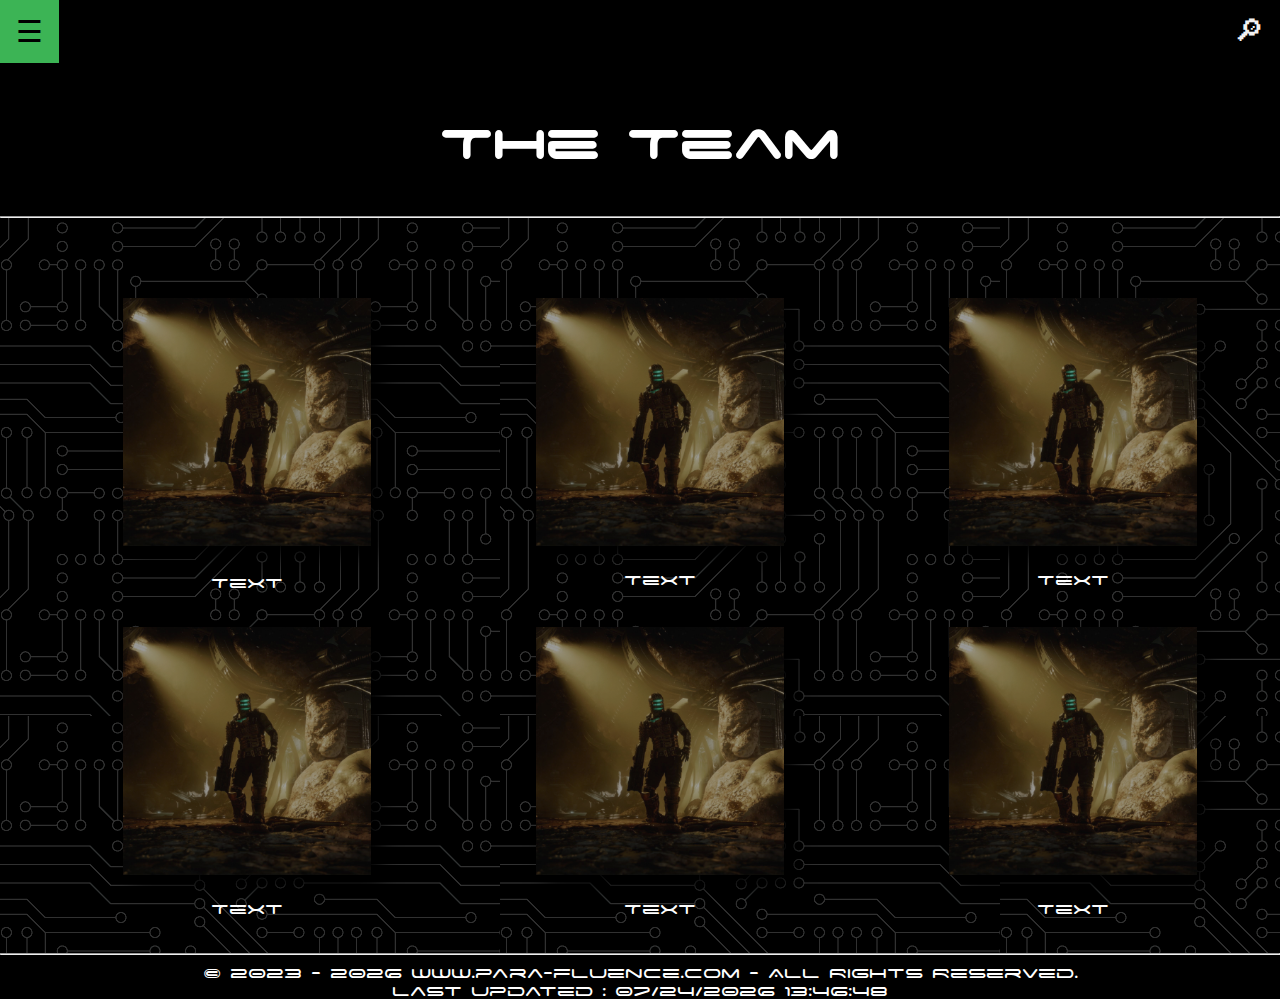
==== AboutUs.html @ 7f8319e0 "About us page and screen shot" ====
<!DOCTYPE html>
<html>
<link rel="stylesheet" type="text/css" href="StyleSheet.css">
<!-- use line to add favicon <link rel="icon" href="">-->
<head>
	
	
	<meta charset="utf-8">
	<meta name="viewport" content="width=device-width, initial-scale=1">
	<title>About Us</title>
	<div class="TaskBar" id="MainTaskBar">
	 	<a span class ="split" id="Search" style="font-size:30px;cursor:pointer;">&#x1F50E;&#xFE0E;</span>
	 	<a span id="MenuBTN" style="font-size:30px;cursor:pointer">&#9776;</span>
	</div> 
</head>
<body>



<div id="mainContent">
		<h2>The Team</h2>
		<div id="NewsAndUpdateSelect" style="width: 100%; height: 100%;">
			<hr>
			
			<ul style="padding-top: 5%;">
				<li><a href="#NewsPage"><img href="#NewsPage" src="Images/NewIcon2.jpg"></a><p>Text</p></img></li>
				<li><a href="#NewsPage"><img href="#NewsPage" src="Images/NewIcon2.jpg"></a><p>Text</p></img></li>
				<li><a href="#NewsPage"><img href="#NewsPage" src="Images/NewIcon2.jpg"></a><p>Text</p></img></li>
				

			</ul>
			<ul>
				<li><a href="#NewsPage"><img href="#NewsPage" src="Images/NewIcon2.jpg"></a><p>Text</p></img></li>
				<li><a href="#NewsPage"><img href="#NewsPage" src="Images/NewIcon2.jpg"></a><p>Text</p></img></li>
				<li><a href="#NewsPage"><img href="#NewsPage" src="Images/NewIcon2.jpg"></a><p>Text</p></img></li>
				

			</ul>

			
				<hr>
		</div>

		

</div>



<div id="navMenu" class="nav">
  	<a href="javascript:void(0)" class="closebtn" onclick="closeNavMenu()">&times;</a>
  	<div id="SocialTextBar">
		<a href="#Twitter"><img class="iconsInNav" src="Images/Twitter.png"></a>
  	<a href="#Youtube"><img class="iconsInNav" src="Images/Youtube.png"></a>
  	<a href="#Itch"><img class="iconsInNav" src="Images/itch-io.png"></a>
  	<a href="#FaceBook"><img class="iconsInNav" src="Images/Facebook.png"></a>
		</div>	
		<hr>
 
  	<a href="index.html">Home</a>
  	<a href="AboutUs.html">About Us</a>
  	<a href="#Updates">Updates</a>
  	<a href="#Support">Support</a>
</div>




</body>

<footer>
	
	<div id="copyright" align="center">&copy; 2023 - 2023 www.para-fluence.com</div>
</footer>
<script>
	var TimesClicked=0
	document.getElementById("Search").addEventListener("click",TryingToSearch)
	document.getElementById("MenuBTN").addEventListener("click",openNavMenu)
	updateCopyright();

	function openNavMenu() {
	  document.getElementById("navMenu").style.width = "250px";
	  document.getElementById("mainContent").style.marginLeft = "8%";
	}

	function closeNavMenu() {
	  document.getElementById("navMenu").style.width = "0";
	  document.getElementById("mainContent").style.marginLeft= "0%";
	}


	window.addEventListener("scroll", (event) => {
	   

	   if (elementInViewport("NewsAndUpdateSelect")) {document.getElementById("NewsAndUpdateSelect").style.opacity=1}
	    else{document.getElementById("NewsAndUpdateSelect").style.opacity=0.2}
		
		

	});

	function elementInViewport(Element) {
			var myElement = document.getElementById(Element);
			var myElementHeight = myElement.offsetHeight;
			var myElementWidth = myElement.offsetWidth;
	    var bounding = myElement.getBoundingClientRect();

	    if (bounding.top >= -myElementHeight 
	        && bounding.left >= -myElementWidth
	        && bounding.right <= (window.innerWidth || document.documentElement.clientWidth) + myElementWidth
	        && bounding.bottom <= (window.innerHeight || document.documentElement.clientHeight) + myElementHeight) {

	        return true;
	    } else {

	        return false;
	    }
	}

	function TryingToSearch()
	{
		TimesClicked++;
		switch(TimesClicked)
		{
			case 1:
				alert("There is no search because there is no escape");
				break;
			case 2:
				alert("What do you want?");
				break;
			case 3:
				alert("You better stop or else :(");
				break;
			case 4:
				alert("Thats it!!!!! I dare you to click it one more time");
				break;
			case 5:
				alert("Now you lost the search button :)");
				document.getElementById("Search").style.opacity=0;
				break;


		}

	}

	

	function updateCopyright()
	{
		let cpr = document.getElementById("copyright");
		cpr.innerHTML = "&copy; 2023 - "+new Date().getFullYear()+" www.para-fluence.com - All Rights Reserved.";
		cpr.innerHTML += "<br/>Last Updated : "+document.lastModified;
	}


</script>
</html>
---- StyleSheet.css ----
#Title
{
	display: block;
	padding-top: 3%;
  width: 45%;
  transition: 0.5s;
  z-index: 1;

}


#CoverImg
{
  margin-right: auto;
  margin-left: auto;
  width: 100%;
  margin: 0;

}


.SortObj
{
	position: relative;
  top: 0;
  left: 0;

}

.Obj1
{
  position: relative;



}

.Obj2
{
  display: block;
  position: absolute;
  margin-left: auto;
  margin-right: auto;
  left: 0;
  right: 0;


}



body
{
	background-color: #000000;
  margin: 0;
  overflow-x: hidden;

}


.TaskBar
{
   background-color:#000000;
   overflow: auto;
   position: sticky;
   top: 0;
    z-index: 12;

}



.TaskBar a {
  float: left;
  color: #f2f2f2;
  text-align: center;
  padding: 14px 16px;
  text-decoration: none;
  font-size: 17px;


 
}


.TaskBar a:hover {
  background-color: #3cb455;
  color: black;
}


.TaskBar .split
{
	float: right;

}

.TaskBar .item {
   display: inline;
  position: absolute;
}


.nav {
  height: 100%;
  width: 0;
  position: fixed;
  z-index: 1;
  top: 0;
  left: 0;
  background-color: #0b0b0b;
  overflow-x: hidden;
  transition: 0.5s;
  padding-top: 60px;
  z-index: 12;

}

.nav a {
  padding: 8px 8px 8px 32px;
  text-decoration: none;
  font-size: 25px;
  font-family: Space;
  color: #818181;
  display: block;
  transition: 0.2s;
}

.nav a:hover {
  color: #f1f1f1;
}

.nav .closebtn {
  position: absolute;
  top: 0;
  right: 25px;
  font-size: 36px;
  margin-left: 10%;
}

#mainContent {
  transition: margin-left .5s;
}


#SocialTextBar
{
  display: flex;
  justify-content: center;
  align-items: center;


  
}

#SocialTextBar img
{
   display: flex;
  justify-content: center;
  align-items: center;
  display: inline-block;
  color: #f2f2f2;

  text-decoration: none;
  font-size: 17px;


}

#SocialTextBar img:hover
{
  background-color: #3cb455;
  color: #000000;

}



.icons
{
  transition: .5s;
   width: 50px;
   padding-left: 90px;
   padding-right: 90px;
  
   
}

.iconsInNav
{
   width: 25px;
   padding: 0% 1.8%;
   float: left;
}

@font-face
{
  font-family: Space;
  src: url("Fonts/space age.ttf");
}


#Description
{
  
  background-image: url("Images/backingToText.jpg");
  background-position: center;
  background-size: cover;
  width: 100%;
  transition: opacity 3s;
  opacity:1;
 

}




#Description h2
{
  transition: 0.5s;
  color: white;
  text-align: center;
  font-family: Space;
  font-size: 50px;
}

#Description p
{
  transition: 0.5s;
  padding-top: 3%;
  color: white;
  font-family: Space;
  text-align: center;
  font-size: 30px;
}



#NewsAndUpdateSelect
{
  transition: opacity 3s;
  opacity:1;
  width: 100%;
  text-align: center;
  background-image: url("Images/Techbackground.png");

}




#NewsAndUpdateSelect img
{

  transition: 1s;
  width: 60%;
  padding-right: 0.7%;
  padding-left: 0.7%;
  filter: brightness(.6) drop-shadow(10px 10px 10px black);
}

#NewsAndUpdateSelect p
{
  color: white;
  text-align: center;
  font-family: Space;
  font-size: 20px;

}

#NewsAndUpdateSelect img:hover
{
  width: 75%;
 
  filter: brightness(1.0);

}

#NewsAndUpdateSelect hr
{
  padding: 0;
}

#NewsAndUpdateSelect h2
{
  transition: 0.5s;
  color: white;
  text-align: center;
  font-family: Space;
  font-size: 50px;
}


#NewsAndUpdateSelect ul 
{
  display: flex;
  list-style: none;




}


#slideshow
{
  transition: 0.5s;
}



.slideshow-container {
  width: 100%;
  position: relative;
  
  


}

.slideshow-container h2
{
  color: white;
  text-align: center;
  font-family: Space;
  font-size: 50px;
}

.mySlides {
  display: none;
}


.prev, .next {
  cursor: pointer;
  position: absolute;
  top: 50%;
  width: auto;
  padding: 16px;
  color: white;
  font-weight: bold;
  font-size: 70px;
  transition: 0.6s ease;
  border-radius: 0 3px 3px 0;
  user-select: none;
}

.next {
  right: 0;
  border-radius: 3px 0 0 3px;

}

.prev:hover, .next:hover {
  background-color: #3cb455;
  color: black;
}


.text {
  color: white;
  text-align: center;
  font-family: Space;
  font-size: 30px;
  padding: 8px 12px;
  position: absolute;
  bottom: 8px;
  width: 100%;
 
}




.dot {
  cursor: pointer;
  height: 15px;
  width: 15px;
  margin: 0 2px;
  background-color: #004d00;
  border-radius: 50%;
  display: inline-block;
  transition: background-color 0.6s ease;

}

.active, .dot:hover {
  background-color: #3cb455;
}

.fade {
  animation-name: fade;
  animation-duration: 2s;
}

@keyframes fade {
  from {opacity: .2}
  to {opacity: 1}
}

#copyright
{
  color: white;
  text-align: center;
  font-family: Space;
  font-size: 20px;
}


h2
{
  color: white;
  text-align: center;
  font-family: Space;
  font-size: 60px;
}


@media screen and (max-height: 450px) {
  .nav {padding-top: 15px;}
  .nav a {font-size: 18px;}

}

@media screen and (max-width: 800px)
{ 

  #NewsAndUpdateSelect img{width: 80%;}
  #NewsAndUpdateSelect img:hover{width: 95%;}

  #Title{ width: 90%; }
  .icons{  padding-left: 30px; padding-right: 30px;}
  #Description p{font-size: 20px;}
  #Description h2{font-size: 35px;}
  #NewsAndUpdateSelect h2{font-size: 35px;}
}
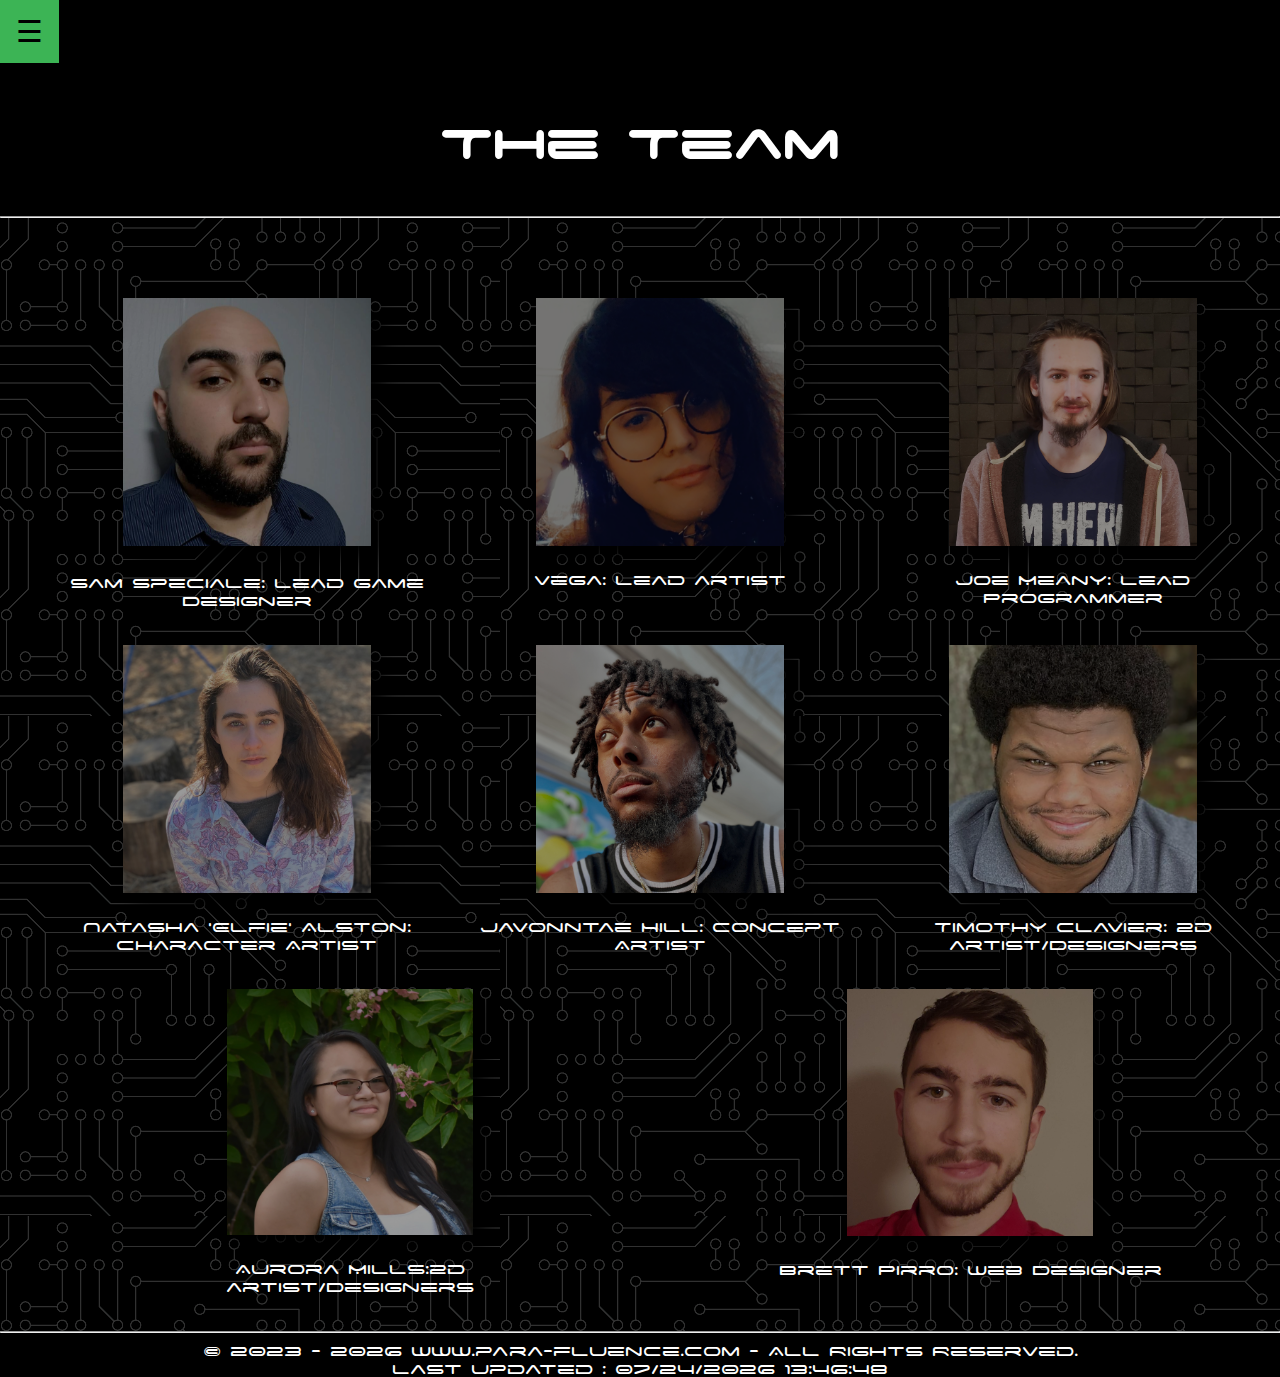
==== commit d87f0f53: "AboutUsUpdate" ====
--- a/AboutUs.html
+++ b/AboutUs.html
@@ -9,8 +9,13 @@
 	<meta name="viewport" content="width=device-width, initial-scale=1">
 	<title>About Us</title>
 	<div class="TaskBar" id="MainTaskBar">
-	 	<a span class ="split" id="Search" style="font-size:30px;cursor:pointer;">&#x1F50E;&#xFE0E;</span>
+			<div id="SearchParent"></div>
+
+
 	 	<a span id="MenuBTN" style="font-size:30px;cursor:pointer">&#9776;</span>
+
+	 
+	 
 	</div> 
 </head>
 <body>
@@ -23,17 +28,23 @@
 			<hr>
 			
 			<ul style="padding-top: 5%;">
-				<li><a href="#NewsPage"><img href="#NewsPage" src="Images/NewIcon2.jpg"></a><p>Text</p></img></li>
-				<li><a href="#NewsPage"><img href="#NewsPage" src="Images/NewIcon2.jpg"></a><p>Text</p></img></li>
-				<li><a href="#NewsPage"><img href="#NewsPage" src="Images/NewIcon2.jpg"></a><p>Text</p></img></li>
+				<li><a href="TeamMembers.html#Sam-Speciale"><img href="#NewsPage" src="Images/AboutUsPic/SamPfp.jpg"></a><p>Sam Speciale: Lead Game Designer</p></img></li>
+				<li><a href="TeamMembers.html#Vega"><img href="#NewsPage" src="Images/AboutUsPic/VegaPfp.png"></a><p>Vega: Lead artist</p></img></li>
+				<li><a href="TeamMembers.html#Joe-Meany"><img href="#NewsPage" src="Images/AboutUsPic/JoePfp.jpg"></a><p>Joe Meany: Lead Programmer</p></img></li>
 				
 
 			</ul>
 			<ul>
-				<li><a href="#NewsPage"><img href="#NewsPage" src="Images/NewIcon2.jpg"></a><p>Text</p></img></li>
-				<li><a href="#NewsPage"><img href="#NewsPage" src="Images/NewIcon2.jpg"></a><p>Text</p></img></li>
-				<li><a href="#NewsPage"><img href="#NewsPage" src="Images/NewIcon2.jpg"></a><p>Text</p></img></li>
+				<li><a href="TeamMembers.html#Natasha-Alston"><img href="#NewsPage" src="Images/AboutUsPic/NatashaPfp.png"></a><p>Natasha 'Elfie' Alston: Character Artist</p></img></li>
+				<li><a href="TeamMembers.html#Javonntae-Hill"><img href="#NewsPage" src="Images/AboutUsPic/JavonntaePfp.jpg"></a><p>Javonntae Hill: Concept Artist</p></img></li>
+				<li><a href="TeamMembers.html#Timothy-Clavier"><img href="#NewsPage" src="Images/AboutUsPic/TimPfp.png"></a><p>Timothy Clavier: 2d artist/Designers</p></img></li>
 				
+
+			</ul>
+			<ul>
+				<li class="NewsPageOrderingFinal"><a href="TeamMembers.html#Aurora-Mills"><img href="#NewsPage" src="Images/AboutUsPic/AuroraMillsPfp.jpg"></a><p>Aurora Mills:2d artist/Designers </p></img></li>
+
+				<li class="NewsPageOrderingFinal"><a href="TeamMembers.html#Brett-Pirro"><img href="#NewsPage" src="Images/AboutUsPic/BrettPfp.jpg"></a><p>Brett Pirro: Web Designer</p></img></li>
 
 			</ul>
 
@@ -50,17 +61,17 @@
 <div id="navMenu" class="nav">
   	<a href="javascript:void(0)" class="closebtn" onclick="closeNavMenu()">&times;</a>
   	<div id="SocialTextBar">
-		<a href="#Twitter"><img class="iconsInNav" src="Images/Twitter.png"></a>
-  	<a href="#Youtube"><img class="iconsInNav" src="Images/Youtube.png"></a>
+	<a href="https://twitter.com/VillaMariaClg"><img class="iconsInNav" src="Images/Twitter.png"></a>
+  	<a href="https://www.youtube.com/channel/UCyfxtnmjI-Rmwf4kIGI52Rw"><img class="iconsInNav" src="Images/Youtube.png"></a>
   	<a href="#Itch"><img class="iconsInNav" src="Images/itch-io.png"></a>
-  	<a href="#FaceBook"><img class="iconsInNav" src="Images/Facebook.png"></a>
+  	<a href="https://www.facebook.com/VillaMariaCollege/"><img class="iconsInNav" src="Images/Facebook.png"></a>
 		</div>	
 		<hr>
  
   	<a href="index.html">Home</a>
   	<a href="AboutUs.html">About Us</a>
-  	<a href="#Updates">Updates</a>
-  	<a href="#Support">Support</a>
+  	<a href="Updates.html">Updates</a>
+  	<a href="Support.html">Support</a>
 </div>
 
 
@@ -73,8 +84,17 @@
 	<div id="copyright" align="center">&copy; 2023 - 2023 www.para-fluence.com</div>
 </footer>
 <script>
-	var TimesClicked=0
-	document.getElementById("Search").addEventListener("click",TryingToSearch)
+	var IsSearchActive=false;
+	var SearchBar=null;
+	//Use dict below to add names to search on enter it will search through dict if similar it will reccomend 
+	//if not similar it will say it cant find that page
+	//make a page for search results called searchPage.html
+	const NamesToLinks={};
+
+
+
+
+
 	document.getElementById("MenuBTN").addEventListener("click",openNavMenu)
 	updateCopyright();
 
@@ -119,27 +139,23 @@
 
 	function TryingToSearch()
 	{
-		TimesClicked++;
-		switch(TimesClicked)
+		if (!IsSearchActive) 
 		{
-			case 1:
-				alert("There is no search because there is no escape");
-				break;
-			case 2:
-				alert("What do you want?");
-				break;
-			case 3:
-				alert("You better stop or else :(");
-				break;
-			case 4:
-				alert("Thats it!!!!! I dare you to click it one more time");
-				break;
-			case 5:
-				alert("Now you lost the search button :)");
-				document.getElementById("Search").style.opacity=0;
-				break;
+				IsSearchActive=true;
+				SearchBar= document.createElement('input');
+				SearchBar.setAttribute('type', 'search');
+				SearchBar.className="split"
+				SearchBar.setAttribute('id','SearchInput')
+
+				var parent = document.getElementById("SearchParent");
+				parent.appendChild(SearchBar);
 
 
+		}
+		else
+		{
+			IsSearchActive=false;
+			SearchBar.remove();
 		}
 
 	}
@@ -154,5 +170,12 @@
 	}
 
 
+	function SaveNameForDisplay(Name)
+	{
+
+	}
+
+
+
 </script>
 </html>--- a/StyleSheet.css
+++ b/StyleSheet.css
@@ -321,6 +321,7 @@
 
 .slideshow-container h2
 {
+  transition: 0.5s;
   color: white;
   text-align: center;
   font-family: Space;
@@ -416,6 +417,22 @@
   font-size: 60px;
 }
 
+h3
+{
+  color: white;
+  text-align: center;
+  font-family: Space;
+  font-size: 40px;
+
+}
+
+h4
+{
+   color: white;
+  text-align: center;
+  font-family: Space;
+  font-size: 40px;
+}
 
 @media screen and (max-height: 450px) {
   .nav {padding-top: 15px;}
@@ -423,7 +440,112 @@
 
 }
 
-@media screen and (max-width: 800px)
+
+#SearchInput
+{
+  display: inline-block;
+  vertical-align: center;
+  padding-top: 8px;
+  padding-bottom: 8px;
+  font-size: 20px;
+  
+
+}
+
+#SearchParent
+{
+  display: inline;
+  position: relative;
+}
+
+.NewsPageOrderingFinal
+
+{
+  display:inline-block; 
+  margin-left: auto; 
+  margin-right: auto; 
+  width: 33%;
+}
+
+.UpdateBackgroud
+{
+  width: 100%;
+  text-align: center;
+  background-image: url("Images/Techbackground.png");
+
+
+
+}
+
+#lineTextNexttoImg img
+{
+
+ width:700px;
+ 
+ margin-right: 5%;
+ padding-left: 5%;
+
+
+}
+
+
+.UpdateBackgroud h3
+{
+  padding-top: 5%;
+
+
+}
+
+
+.UpdateBackgroud h4
+{
+  padding-top: 2%;
+  padding-bottom: 2%;
+     border-style: solid;
+  border-radius: 10px;
+  border-color: white;
+  border-width: 10px;
+  background-color: black;
+  margin-left: 10%;
+  margin-right: 10%;
+
+
+
+}
+
+
+.UpdateBackgroud p
+{
+  text-align: left;
+  margin-left: 10%;
+  color: white;
+  font-family: Space;
+  padding:5% ;
+    border-style: solid;
+  border-radius: 10px;
+  border-color: white;
+  border-width: 10px;
+  background-color: black;
+
+}
+
+
+
+
+
+#lineTextNexttoImg
+{
+  display: flex;
+  align-items: center;
+  justify-content: center;
+
+
+}
+
+
+
+
+@media screen and (max-width: 920px)
 { 
 
   #NewsAndUpdateSelect img{width: 80%;}
@@ -434,6 +556,25 @@
   #Description p{font-size: 20px;}
   #Description h2{font-size: 35px;}
   #NewsAndUpdateSelect h2{font-size: 35px;}
-}
-
-
+  .slideshow-container h2{font-size: 35px;}
+  #lineTextNexttoImg  {display: block; }
+  #lineTextNexttoImg p{font-size: 20px; margin-right: 10%;}
+   #lineTextNexttoImg img{width: 500px;}
+
+}
+
+
+
+.btn {
+  background-color: DodgerBlue;
+  border: none;
+  color: white;
+  padding: 12px 30px;
+  cursor: pointer;
+  font-size: 20px;
+}
+
+/* Darker background on mouse-over */
+.btn:hover {
+  background-color: RoyalBlue;
+}